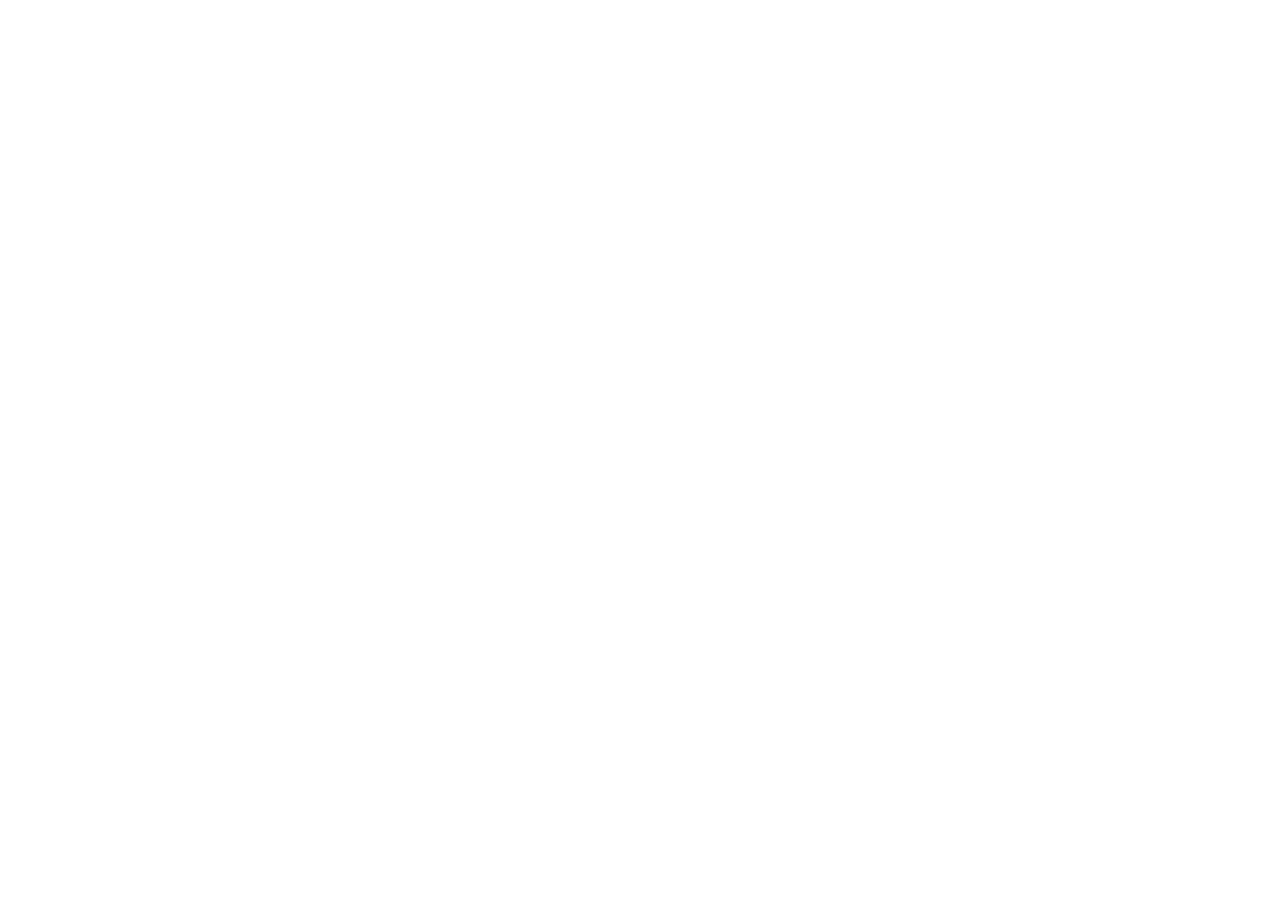
==== 2-OurMenu/index.html @ 46825c4a "Estrutura base pro projeto" ====
<!DOCTYPE html>
<html lang="pt-BR">
<head>
    <meta charset="UTF-8">
    <meta name="viewport" content="width=device-width, initial-scale=1.0">
    <title>Document</title>

    <link rel="stylesheet" href="style.css">
</head>
<body>
    

    <script src="script.js"></script>
</body>
</html>
---- 2-OurMenu/style.css ----
* {
    margin: 0;
    padding: 0;
    box-sizing: border-box;

    /* Variaveis */
    
}
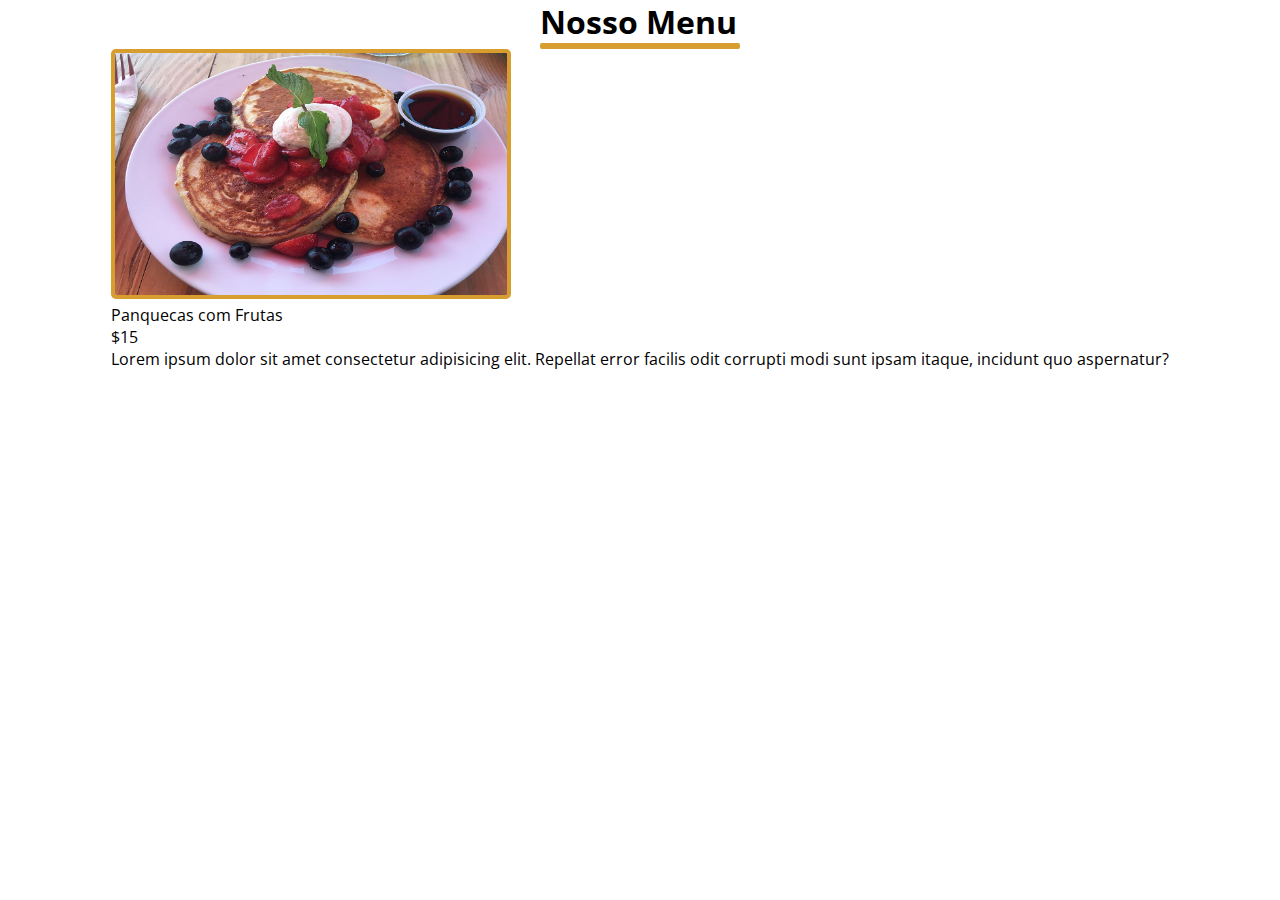
==== commit 45d9123e: "Começando a estilizar antes do JS" ====
--- a/2-OurMenu/index.html
+++ b/2-OurMenu/index.html
@@ -8,7 +8,23 @@
     <link rel="stylesheet" href="style.css">
 </head>
 <body>
-    
+    <div class="title">
+        <h2>Nosso Menu</h2>
+        <div class="underline"></div>
+    </div>
+
+    <div class="section-center">
+        <article class="menu-item">
+            <img src="./Pancakes_with_fruit.jpg" class="photo" alt="menu item">
+            <div class="item-info">
+                <header>
+                    <h4>Panquecas com Frutas</h4>
+                    <h4 class="price">$15</h4>
+                </header>
+                <p class="item-text">Lorem ipsum dolor sit amet consectetur adipisicing elit. Repellat error facilis odit corrupti modi sunt ipsam itaque, incidunt quo aspernatur?</p>
+            </div>
+        </article>
+    </div>
 
     <script src="script.js"></script>
 </body>
--- a/2-OurMenu/style.css
+++ b/2-OurMenu/style.css
@@ -1,8 +1,40 @@
+@import url('https://fonts.googleapis.com/css2?family=Open+Sans:ital,wght@0,300..800;1,300..800&family=Orbitron:wght@400..900&family=Roboto:ital,wght@0,100;0,300;0,400;0,500;0,700;0,900;1,100;1,300;1,400;1,500;1,700;1,900&display=swap');
+
 * {
     margin: 0;
     padding: 0;
     box-sizing: border-box;
+    font-family: "Open Sans", sans-serif;
+    font-weight: 400;
+    font-style: normal;
 
     /* Variaveis */
     
+}
+
+
+/* Estilos */
+body {
+    display: flex;
+    flex-direction: column;
+    align-items: center;
+}
+
+.title h2 {
+    font-weight: 700;
+    font-size: 2rem;
+}
+.title .underline {
+    width: 200px;
+    border: 3px solid rgb(216, 157, 47);
+    border-radius: 2px;
+}
+
+.photo {
+    width: 400px;
+    height: 250px;
+
+    border: 4px solid rgb(216, 157, 47);
+    border-radius: 5px;
+    /* Aplicar um degradê aqui na borda depois. */
 }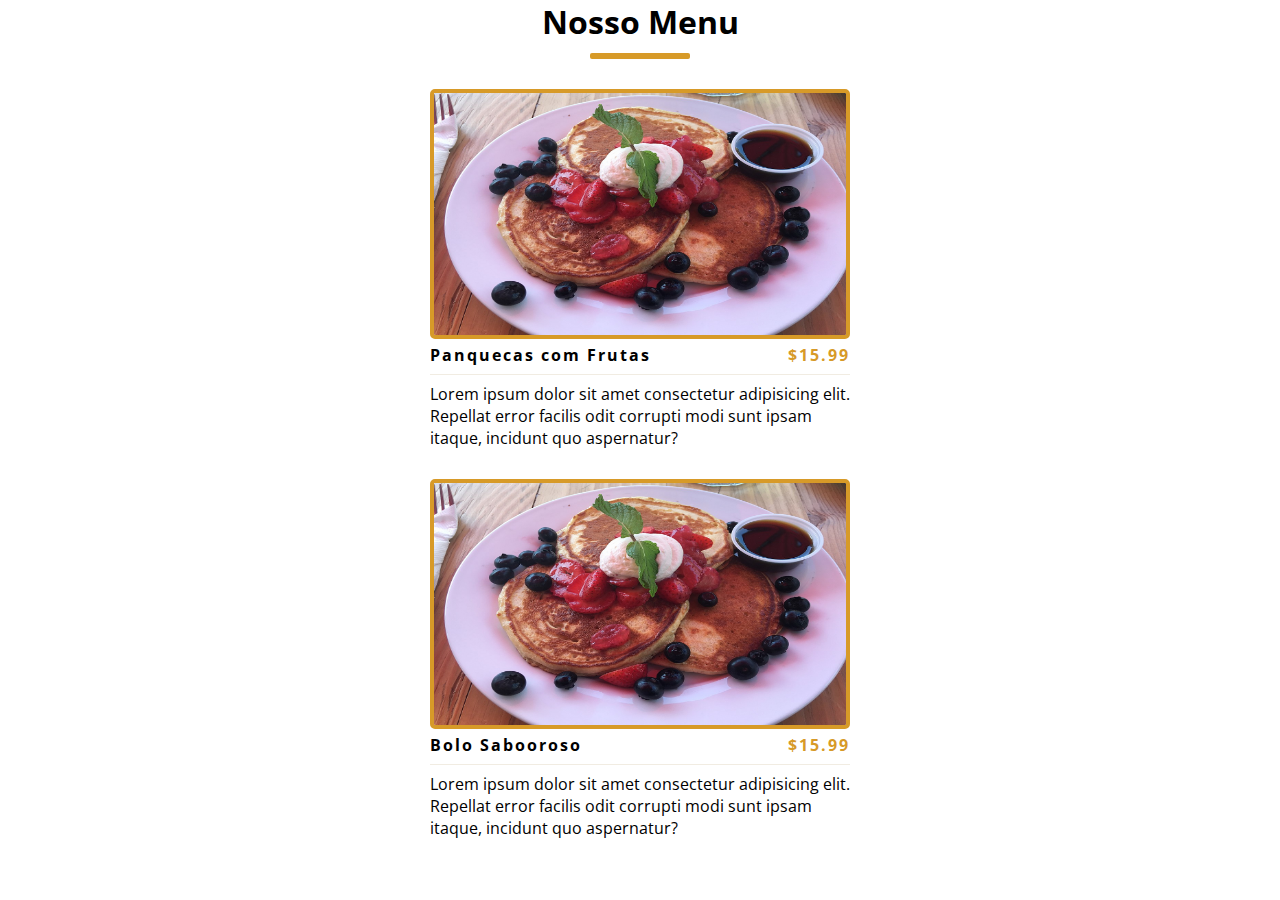
==== commit 14d587e9: "Populate html; credits in txt for now" ====
--- a/2-OurMenu/index.html
+++ b/2-OurMenu/index.html
@@ -14,16 +14,7 @@
     </div>
 
     <div class="section-center">
-        <article class="menu-item">
-            <img src="./Pancakes_with_fruit.jpg" class="photo" alt="menu item">
-            <div class="item-info">
-                <header>
-                    <h4>Panquecas com Frutas</h4>
-                    <h4 class="price">$15</h4>
-                </header>
-                <p class="item-text">Lorem ipsum dolor sit amet consectetur adipisicing elit. Repellat error facilis odit corrupti modi sunt ipsam itaque, incidunt quo aspernatur?</p>
-            </div>
-        </article>
+        
     </div>
 
     <script src="script.js"></script>
--- a/2-OurMenu/style.css
+++ b/2-OurMenu/style.css
@@ -9,7 +9,8 @@
     font-style: normal;
 
     /* Variaveis */
-    
+    --menu-item-size: 420px;
+    --brown-color: rgb(215, 154, 40);
 }
 
 
@@ -18,23 +19,55 @@
     display: flex;
     flex-direction: column;
     align-items: center;
+
 }
 
+.title {
+    display: flex;
+    flex-direction: column;
+    align-items: center;
+    gap: 0.6rem;
+}
 .title h2 {
     font-weight: 700;
     font-size: 2rem;
 }
 .title .underline {
-    width: 200px;
-    border: 3px solid rgb(216, 157, 47);
+    width: 100px;
+    border: 3px solid var(--brown-color);
     border-radius: 2px;
 }
 
+.menu-item {
+    width: var(--menu-item-size);
+    height: auto;
+    margin: 30px;
+}
 .photo {
-    width: 400px;
+    width: var(--menu-item-size);
     height: 250px;
 
-    border: 4px solid rgb(216, 157, 47);
+    border: 4px solid var(--brown-color);
     border-radius: 5px;
-    /* Aplicar um degradê aqui na borda depois. */
+}
+.photo:hover {
+    cursor: pointer;
+    
+}
+
+.item-info header {
+    padding-bottom: 8px;
+    margin-bottom: 8px;
+    border-bottom: 1px solid rgb(241, 236, 226);
+}
+.item-info header {
+    display: flex;
+    justify-content: space-between;
+}
+.item-info header h4 {
+    font-weight: 700;
+    letter-spacing: 2px;
+}
+.item-info header .price {
+    color: var(--brown-color);;
 }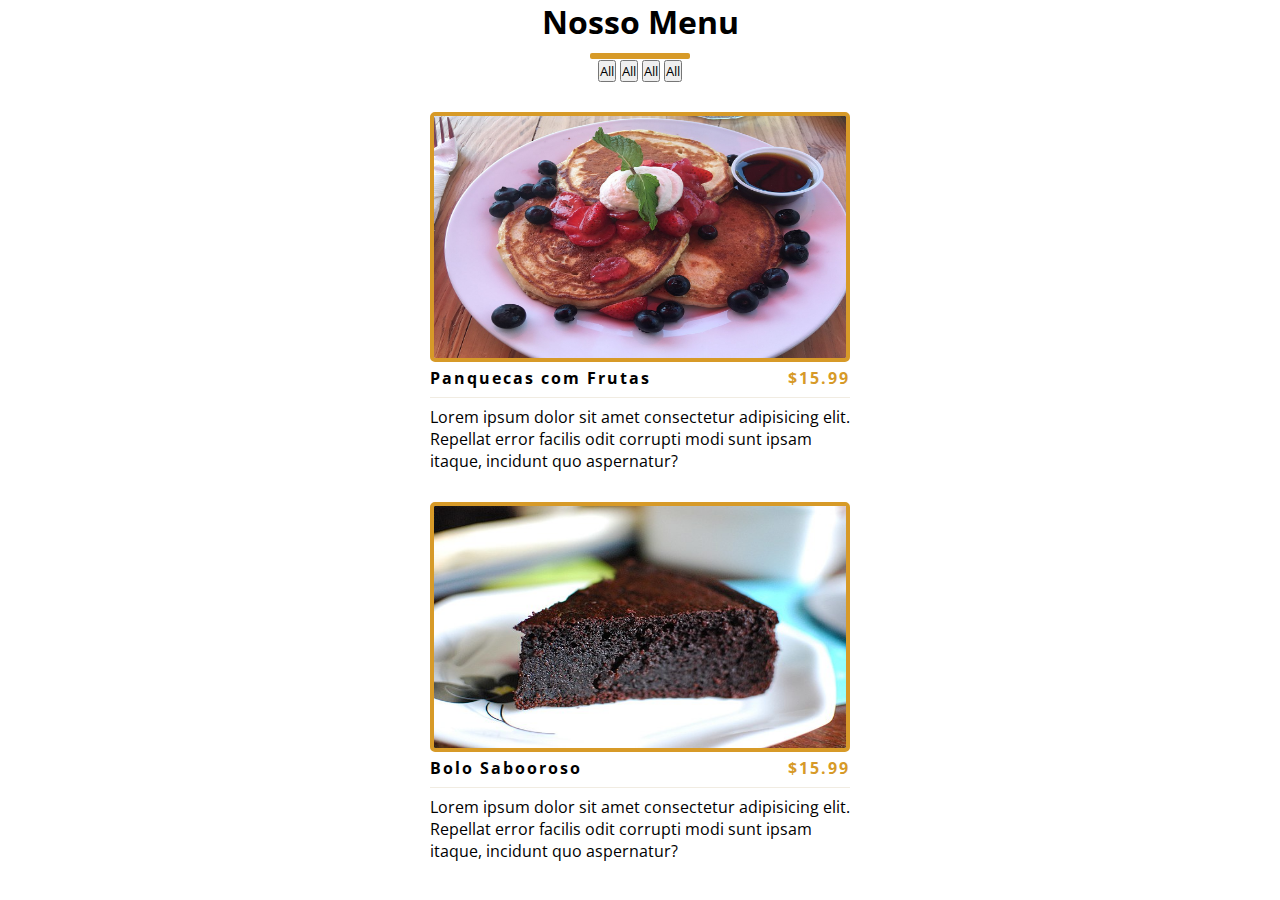
==== commit d6339c94: "Display as a func" ====
--- a/2-OurMenu/index.html
+++ b/2-OurMenu/index.html
@@ -13,9 +13,14 @@
         <div class="underline"></div>
     </div>
 
-    <div class="section-center">
-        
+    <div class="btn-container">
+        <button class="filter-btn" type="button">All</button>
+        <button class="filter-btn" type="button">All</button>
+        <button class="filter-btn" type="button">All</button>
+        <button class="filter-btn" type="button">All</button>
     </div>
+
+    <div class="section-center"></div>
 
     <script src="script.js"></script>
 </body>
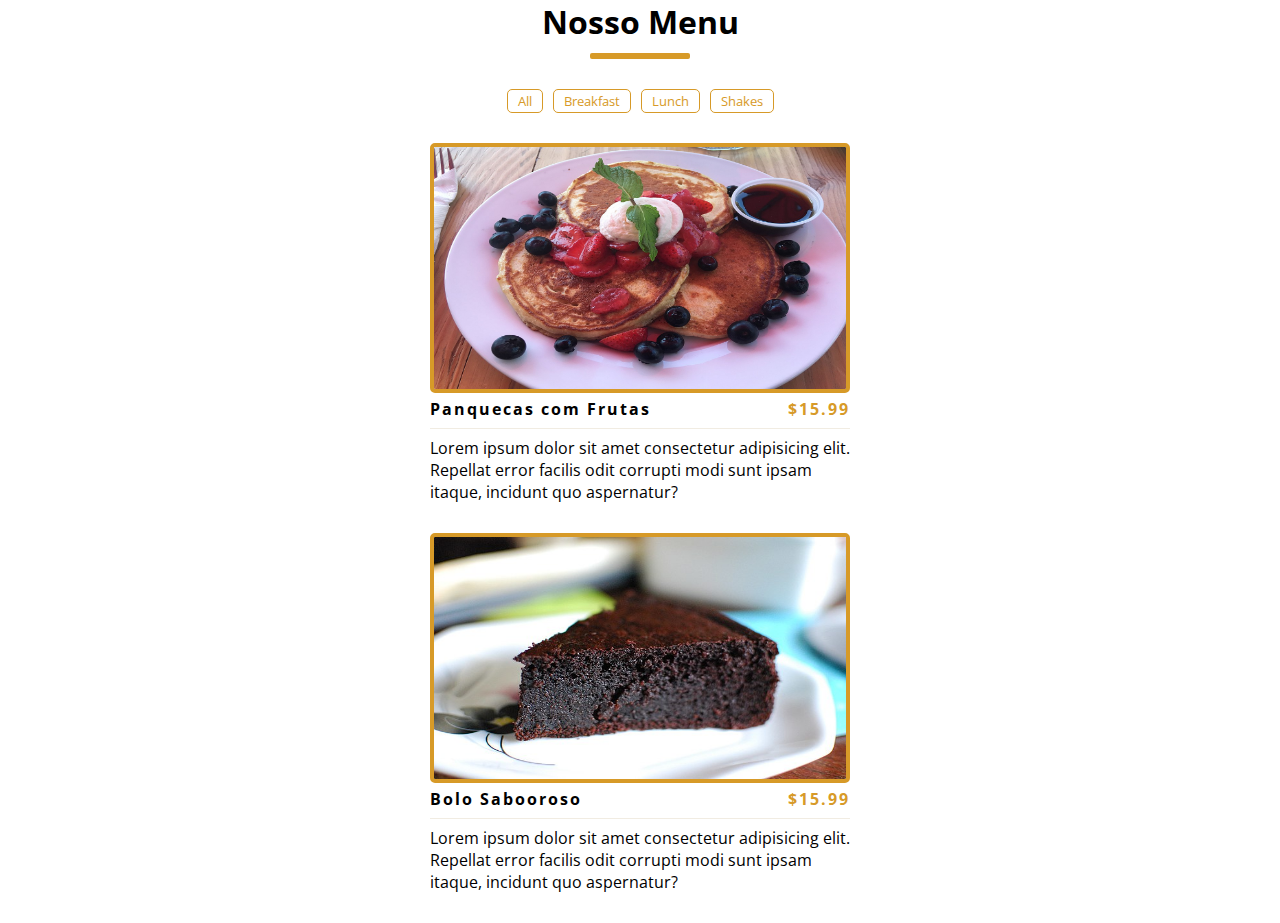
==== commit 2567172c: "Filter buttons CSS" ====
--- a/2-OurMenu/index.html
+++ b/2-OurMenu/index.html
@@ -15,9 +15,9 @@
 
     <div class="btn-container">
         <button class="filter-btn" type="button">All</button>
-        <button class="filter-btn" type="button">All</button>
-        <button class="filter-btn" type="button">All</button>
-        <button class="filter-btn" type="button">All</button>
+        <button class="filter-btn" type="button">Breakfast</button>
+        <button class="filter-btn" type="button">Lunch</button>
+        <button class="filter-btn" type="button">Shakes</button>
     </div>
 
     <div class="section-center"></div>
--- a/2-OurMenu/style.css
+++ b/2-OurMenu/style.css
@@ -20,6 +20,8 @@
     flex-direction: column;
     align-items: center;
 
+    gap: 30px;
+
 }
 
 .title {
@@ -38,10 +40,31 @@
     border-radius: 2px;
 }
 
+
+.btn-container {
+    display: flex;
+    gap: 10px;
+}
+.btn-container .filter-btn {
+    border: 1px solid var(--brown-color);
+    border-radius: 5px;
+    padding: 2px 10px;
+
+    color: var(--brown-color);
+    background-color: white;
+    transition: all 0.5s;
+}
+.btn-container .filter-btn:hover {
+    cursor: pointer;
+    background-color: var(--brown-color);
+    border-color: rgb(183, 130, 31);;
+    color: white;
+}
+
 .menu-item {
     width: var(--menu-item-size);
     height: auto;
-    margin: 30px;
+    margin-bottom: 30px;
 }
 .photo {
     width: var(--menu-item-size);
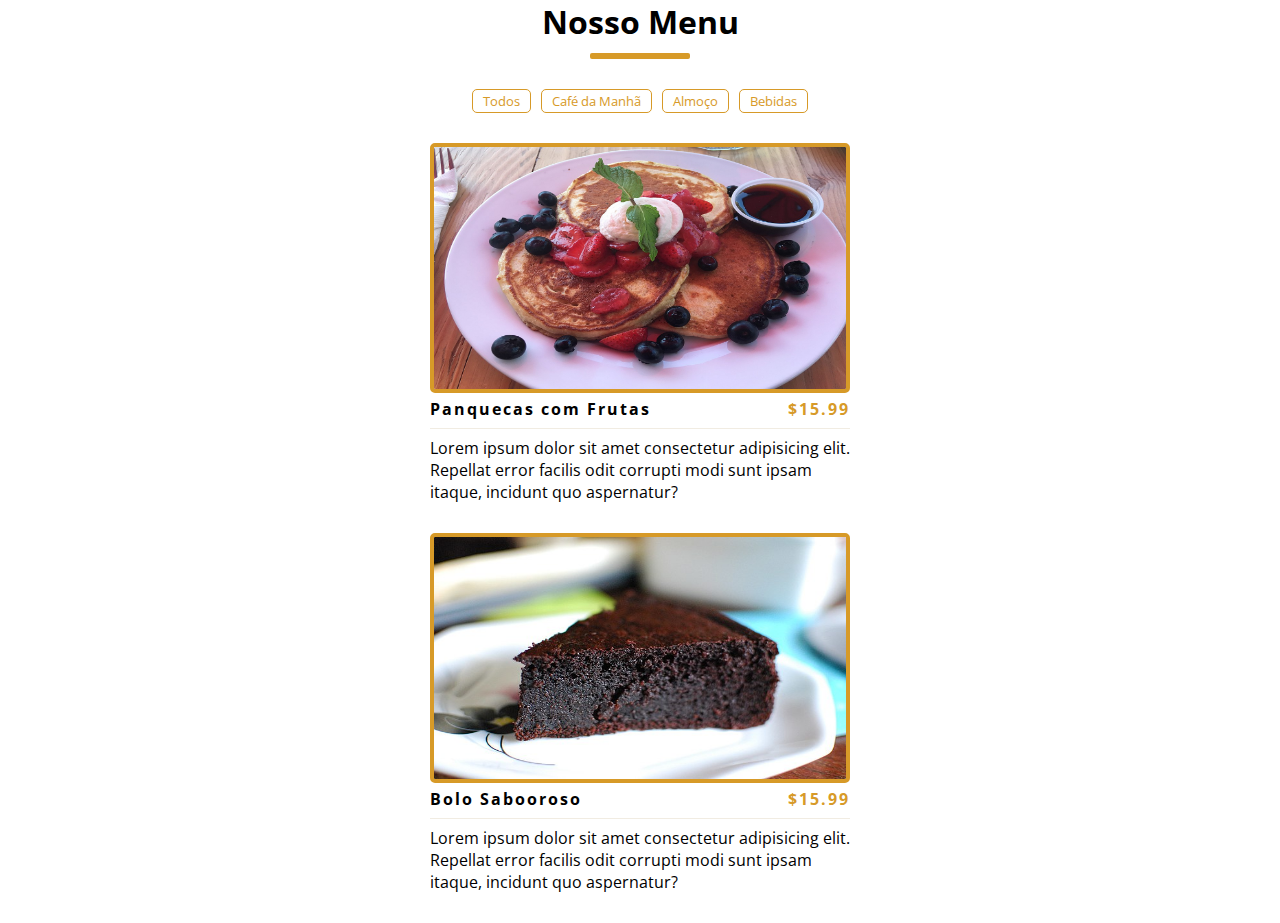
==== commit 0fca7775: "filter working" ====
--- a/2-OurMenu/index.html
+++ b/2-OurMenu/index.html
@@ -14,10 +14,10 @@
     </div>
 
     <div class="btn-container">
-        <button class="filter-btn" type="button">All</button>
-        <button class="filter-btn" type="button">Breakfast</button>
-        <button class="filter-btn" type="button">Lunch</button>
-        <button class="filter-btn" type="button">Shakes</button>
+        <button class="filter-btn" type="button" data-id="tudo">Todos</button>
+        <button class="filter-btn" type="button" data-id="cafe-manha">Café da Manhã</button>
+        <button class="filter-btn" type="button" data-id="almoco">Almoço</button>
+        <button class="filter-btn" type="button" data-id="bebidas">Bebidas</button>
     </div>
 
     <div class="section-center"></div>
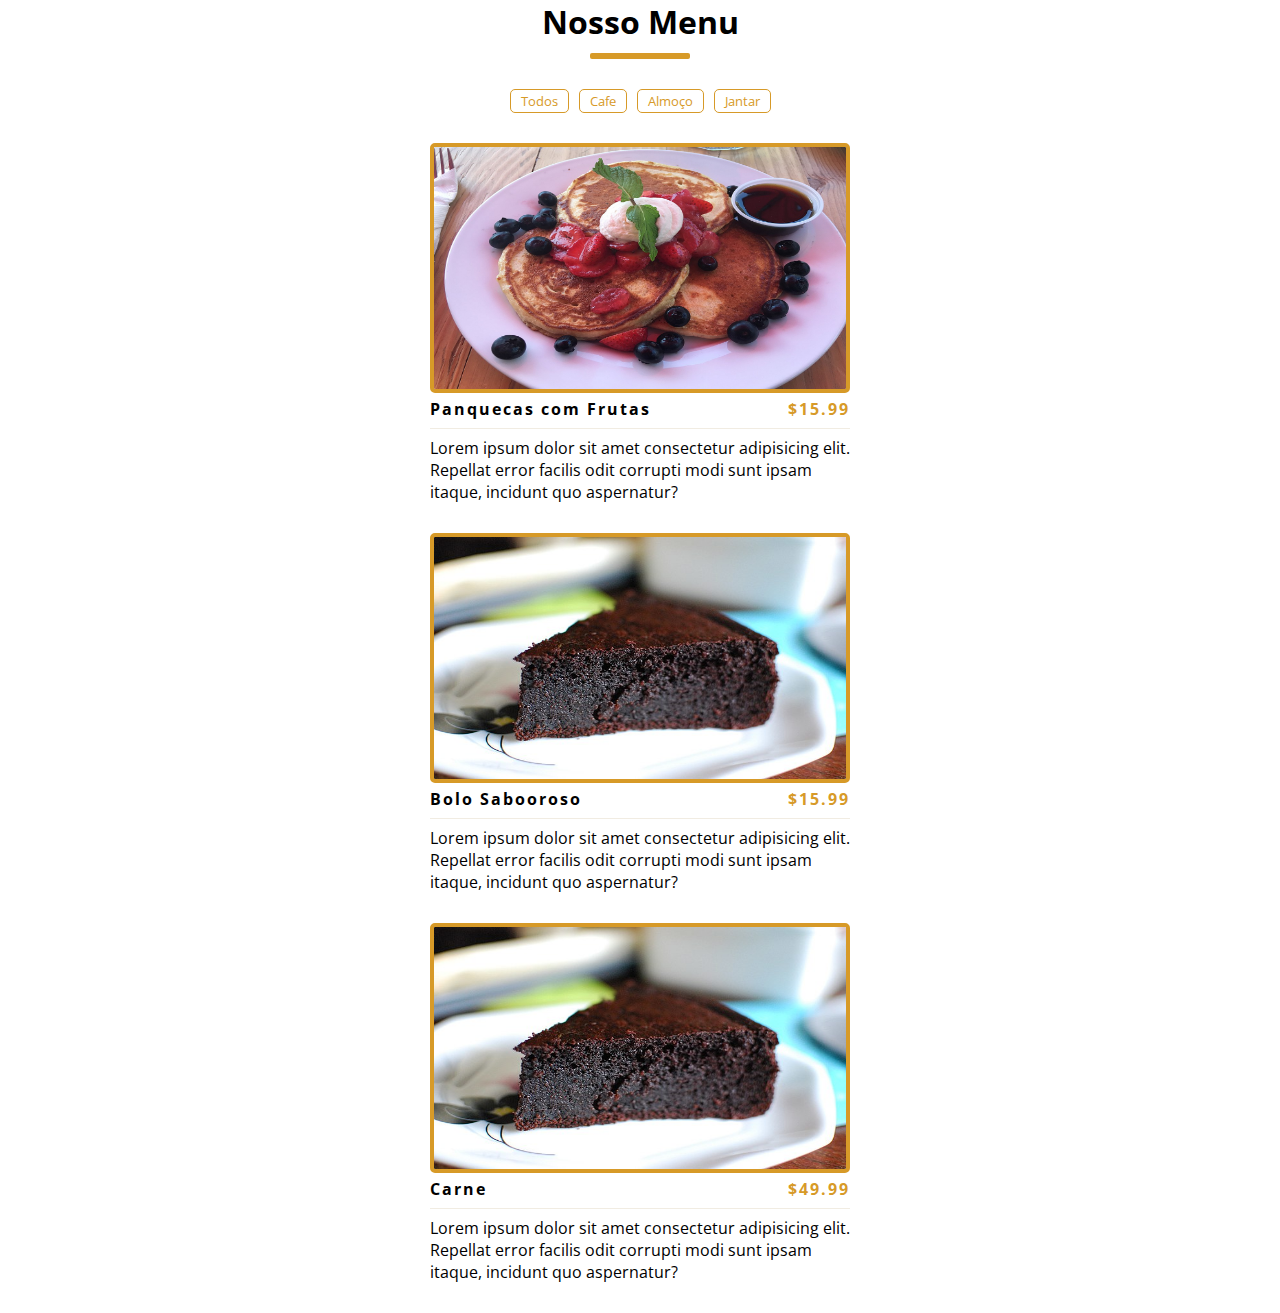
==== commit 5138e96c: "Buttons dynamically added" ====
--- a/2-OurMenu/index.html
+++ b/2-OurMenu/index.html
@@ -14,10 +14,10 @@
     </div>
 
     <div class="btn-container">
-        <button class="filter-btn" type="button" data-id="tudo">Todos</button>
+        <!-- <button class="filter-btn" type="button" data-id="tudo">Todos</button>
         <button class="filter-btn" type="button" data-id="cafe-manha">Café da Manhã</button>
         <button class="filter-btn" type="button" data-id="almoco">Almoço</button>
-        <button class="filter-btn" type="button" data-id="bebidas">Bebidas</button>
+        <button class="filter-btn" type="button" data-id="bebidas">Bebidas</button> -->
     </div>
 
     <div class="section-center"></div>
